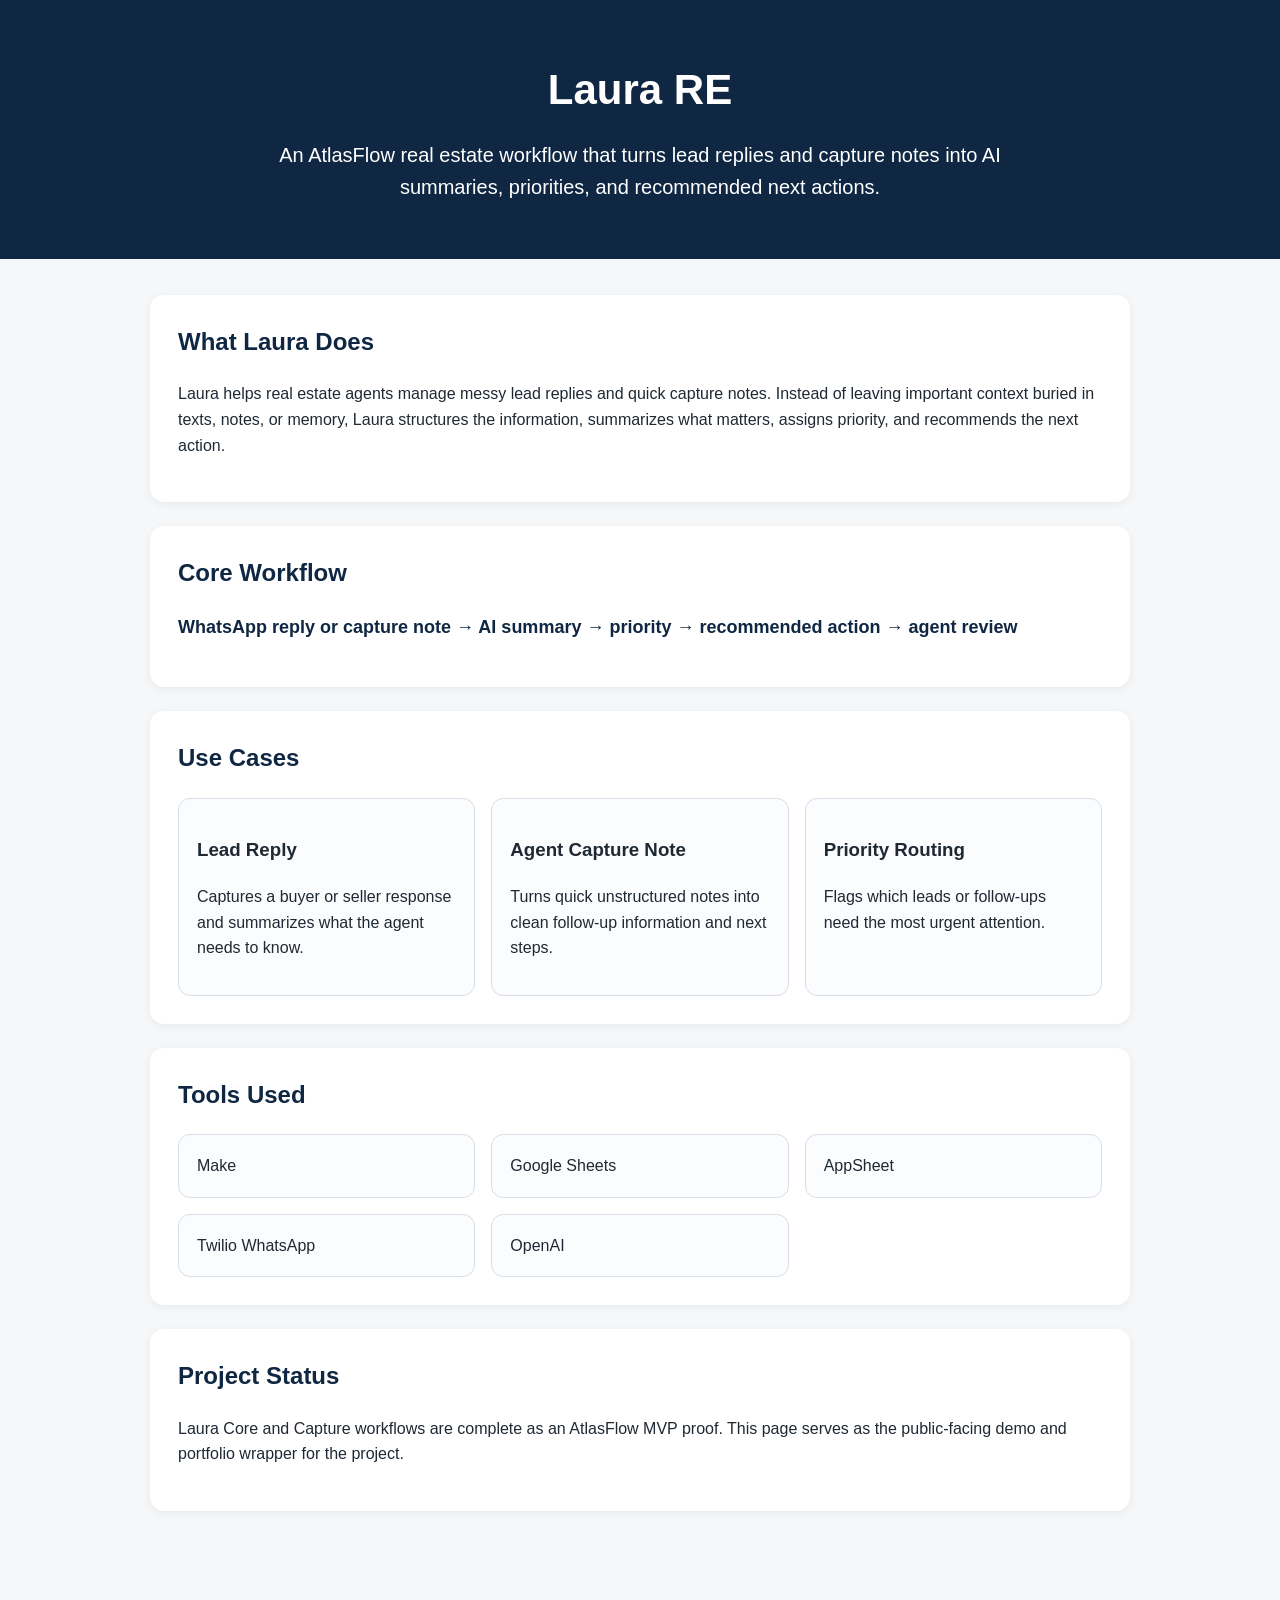
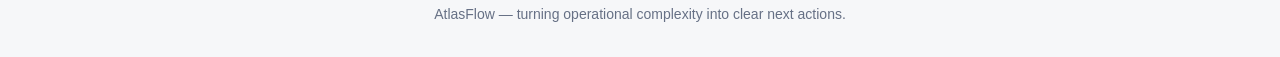
==== index.html @ a1b9429e "Create index.html for Laura RE project demo This HTML file serves as a public-facing demo for the La" ====
<!DOCTYPE html>
<html lang="en">
<head>
  <meta charset="UTF-8" />
  <meta name="viewport" content="width=device-width, initial-scale=1.0" />
  <title>Laura RE — AtlasFlow</title>
  <style>
    body {
      font-family: Arial, sans-serif;
      margin: 0;
      background: #f6f7f9;
      color: #1f2933;
      line-height: 1.6;
    }

    header {
      background: #0f2742;
      color: white;
      padding: 56px 24px;
      text-align: center;
    }

    header h1 {
      margin: 0;
      font-size: 42px;
    }

    header p {
      font-size: 20px;
      max-width: 760px;
      margin: 16px auto 0;
    }

    main {
      max-width: 980px;
      margin: 0 auto;
      padding: 36px 24px;
    }

    section {
      background: white;
      border-radius: 14px;
      padding: 28px;
      margin-bottom: 24px;
      box-shadow: 0 2px 10px rgba(0,0,0,0.06);
    }

    h2 {
      margin-top: 0;
      color: #0f2742;
    }

    .grid {
      display: grid;
      grid-template-columns: repeat(auto-fit, minmax(220px, 1fr));
      gap: 16px;
    }

    .card {
      border: 1px solid #d8dee6;
      border-radius: 12px;
      padding: 18px;
      background: #fbfcfd;
    }

    .workflow {
      font-weight: bold;
      font-size: 18px;
      color: #0f2742;
    }

    footer {
      text-align: center;
      padding: 32px;
      color: #667085;
      font-size: 14px;
    }
  </style>
</head>
<body>

  <header>
    <h1>Laura RE</h1>
    <p>An AtlasFlow real estate workflow that turns lead replies and capture notes into AI summaries, priorities, and recommended next actions.</p>
  </header>

  <main>

    <section>
      <h2>What Laura Does</h2>
      <p>
        Laura helps real estate agents manage messy lead replies and quick capture notes.
        Instead of leaving important context buried in texts, notes, or memory, Laura structures the information,
        summarizes what matters, assigns priority, and recommends the next action.
      </p>
    </section>

    <section>
      <h2>Core Workflow</h2>
      <p class="workflow">
        WhatsApp reply or capture note → AI summary → priority → recommended action → agent review
      </p>
    </section>

    <section>
      <h2>Use Cases</h2>
      <div class="grid">
        <div class="card">
          <h3>Lead Reply</h3>
          <p>Captures a buyer or seller response and summarizes what the agent needs to know.</p>
        </div>
        <div class="card">
          <h3>Agent Capture Note</h3>
          <p>Turns quick unstructured notes into clean follow-up information and next steps.</p>
        </div>
        <div class="card">
          <h3>Priority Routing</h3>
          <p>Flags which leads or follow-ups need the most urgent attention.</p>
        </div>
      </div>
    </section>

    <section>
      <h2>Tools Used</h2>
      <div class="grid">
        <div class="card">Make</div>
        <div class="card">Google Sheets</div>
        <div class="card">AppSheet</div>
        <div class="card">Twilio WhatsApp</div>
        <div class="card">OpenAI</div>
      </div>
    </section>

    <section>
      <h2>Project Status</h2>
      <p>
        Laura Core and Capture workflows are complete as an AtlasFlow MVP proof.
        This page serves as the public-facing demo and portfolio wrapper for the project.
      </p>
    </section>

  </main>

  <footer>
    AtlasFlow — turning operational complexity into clear next actions.
  </footer>

</body>
</html>
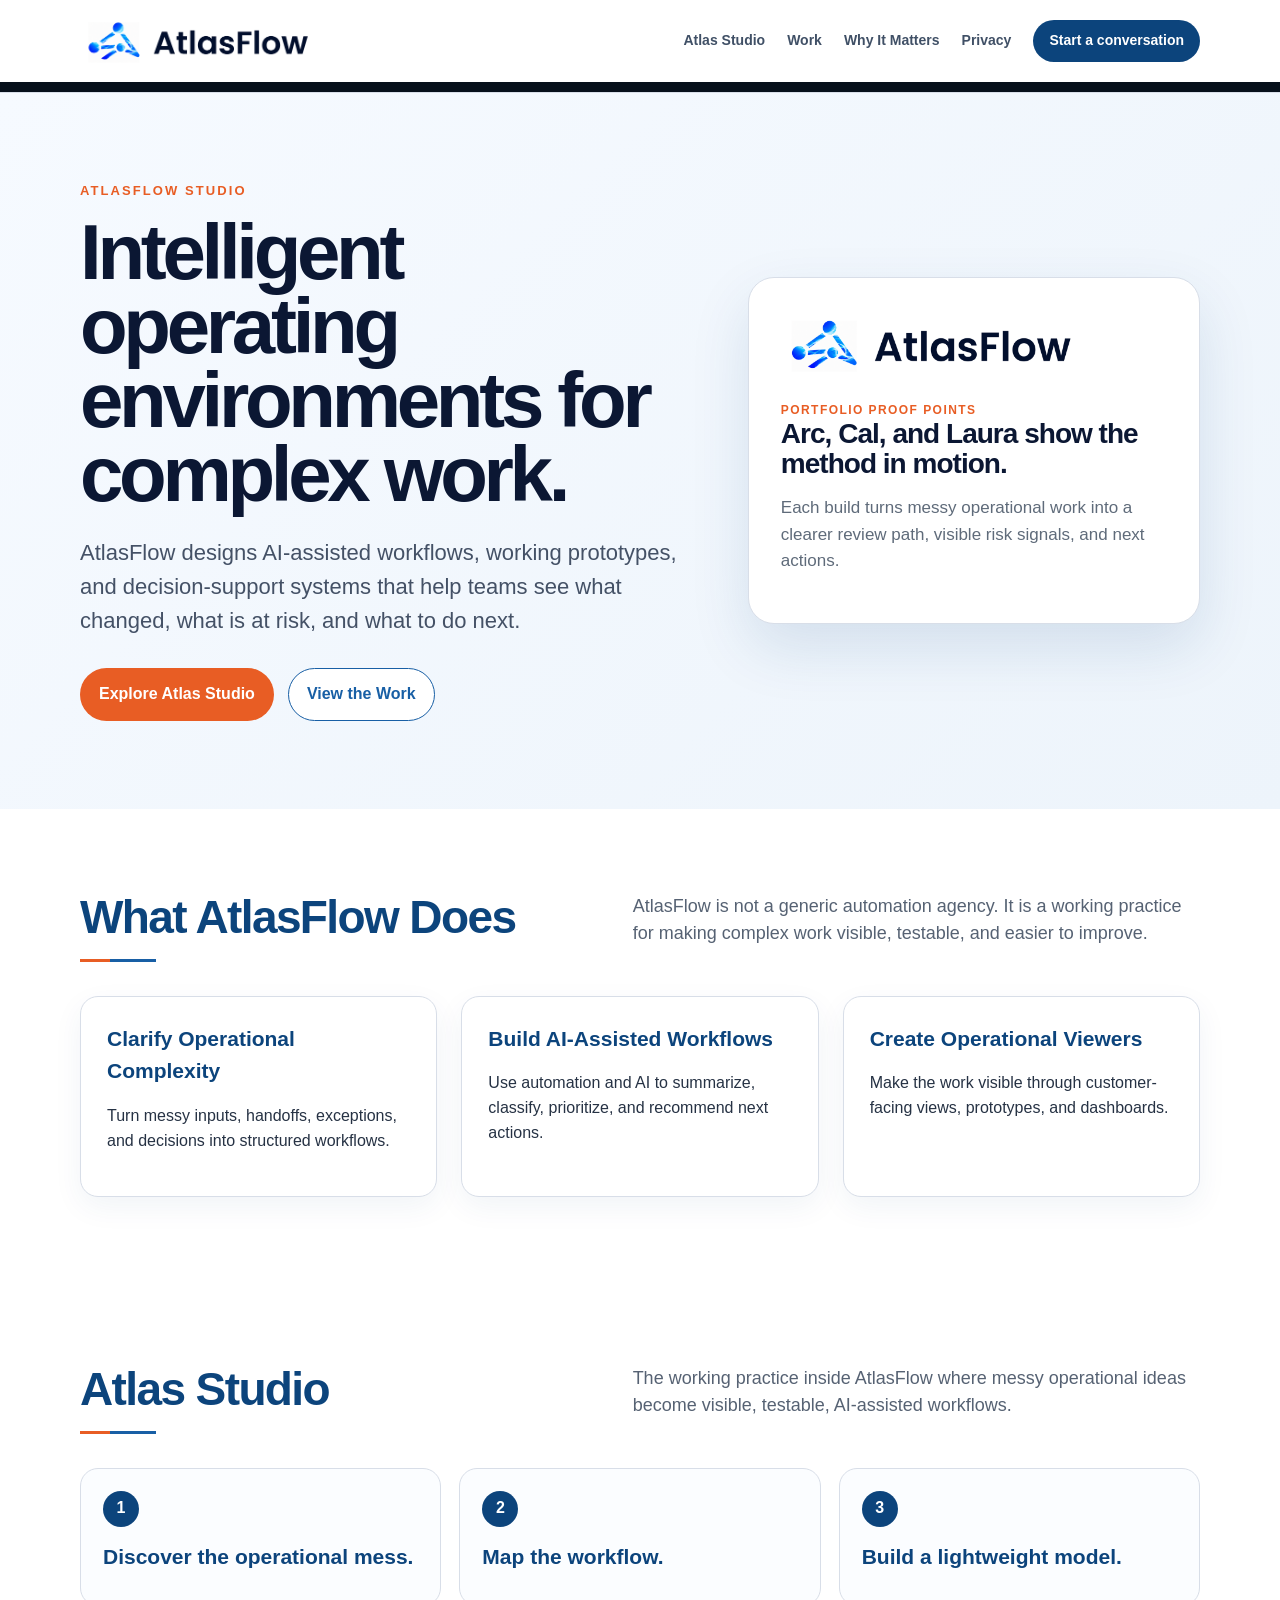
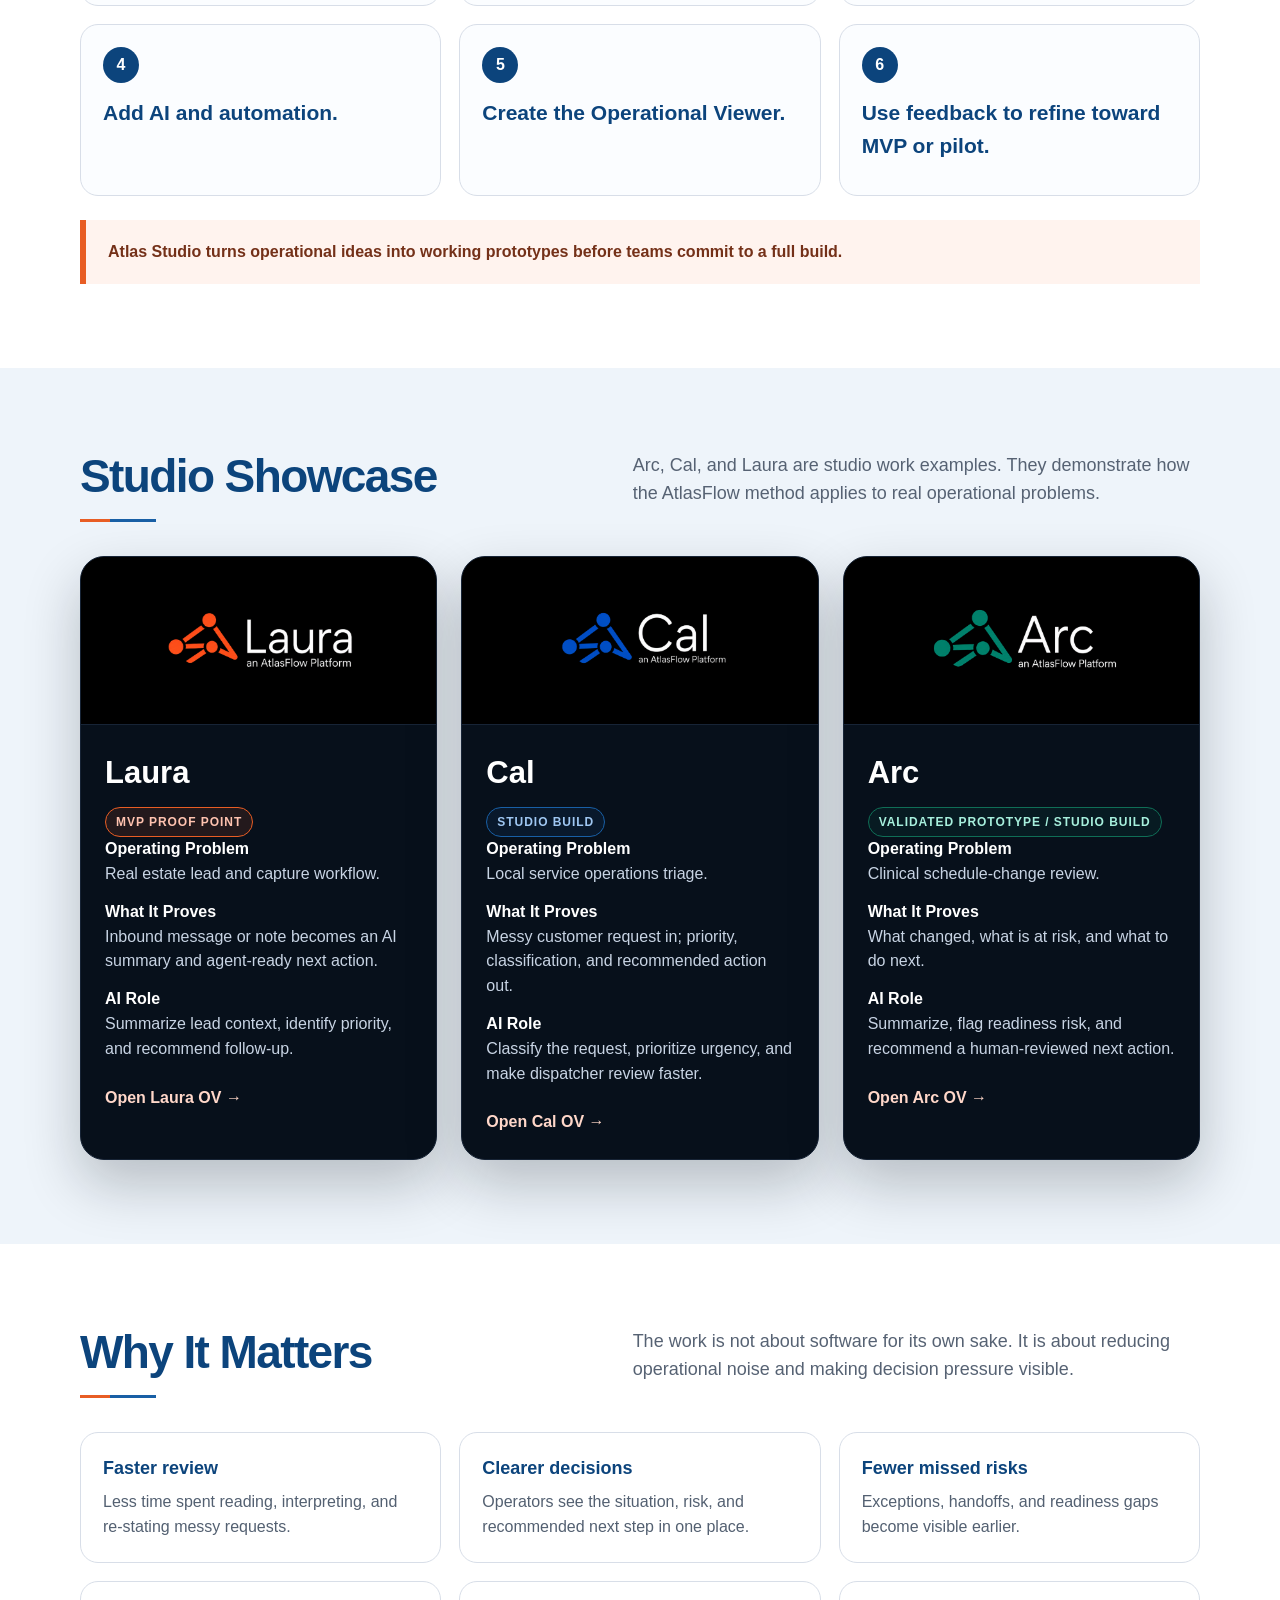
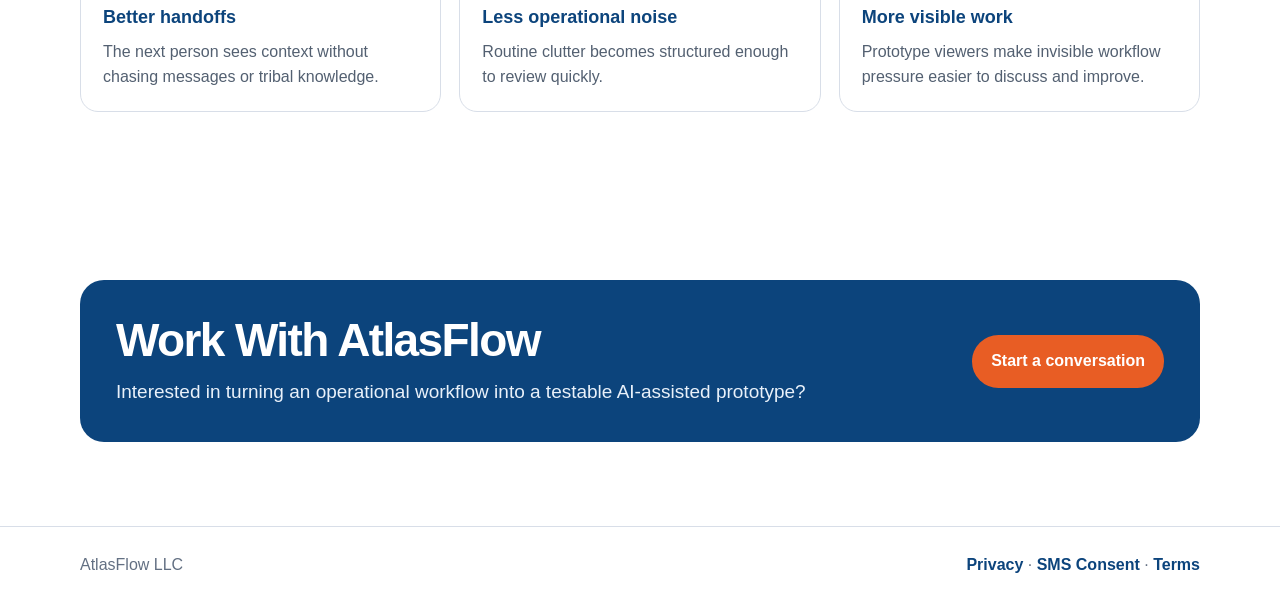
==== commit 53d54758: "Add files via upload Replace starter page with full Laura RE site" ====
--- a/index.html
+++ b/index.html
@@ -1,149 +1,146 @@
-<!DOCTYPE html>
+<!doctype html>
 <html lang="en">
 <head>
-  <meta charset="UTF-8" />
-  <meta name="viewport" content="width=device-width, initial-scale=1.0" />
-  <title>Laura RE — AtlasFlow</title>
-  <style>
-    body {
-      font-family: Arial, sans-serif;
-      margin: 0;
-      background: #f6f7f9;
-      color: #1f2933;
-      line-height: 1.6;
-    }
-
-    header {
-      background: #0f2742;
-      color: white;
-      padding: 56px 24px;
-      text-align: center;
-    }
-
-    header h1 {
-      margin: 0;
-      font-size: 42px;
-    }
-
-    header p {
-      font-size: 20px;
-      max-width: 760px;
-      margin: 16px auto 0;
-    }
-
-    main {
-      max-width: 980px;
-      margin: 0 auto;
-      padding: 36px 24px;
-    }
-
-    section {
-      background: white;
-      border-radius: 14px;
-      padding: 28px;
-      margin-bottom: 24px;
-      box-shadow: 0 2px 10px rgba(0,0,0,0.06);
-    }
-
-    h2 {
-      margin-top: 0;
-      color: #0f2742;
-    }
-
-    .grid {
-      display: grid;
-      grid-template-columns: repeat(auto-fit, minmax(220px, 1fr));
-      gap: 16px;
-    }
-
-    .card {
-      border: 1px solid #d8dee6;
-      border-radius: 12px;
-      padding: 18px;
-      background: #fbfcfd;
-    }
-
-    .workflow {
-      font-weight: bold;
-      font-size: 18px;
-      color: #0f2742;
-    }
-
-    footer {
-      text-align: center;
-      padding: 32px;
-      color: #667085;
-      font-size: 14px;
-    }
-  </style>
+  <meta charset="utf-8">
+  <meta name="viewport" content="width=device-width, initial-scale=1">
+  <title>AtlasFlow | Intelligent Operating Environments</title>
+  <meta name="description" content="AtlasFlow designs AI-assisted workflows, working prototypes, and decision-support systems that help teams see what changed, what is at risk, and what to do next.">
+  <link rel="stylesheet" href="styles.css">
 </head>
 <body>
-
-  <header>
-    <h1>Laura RE</h1>
-    <p>An AtlasFlow real estate workflow that turns lead replies and capture notes into AI summaries, priorities, and recommended next actions.</p>
+  <header class="site-header">
+    <div class="container nav">
+      <a class="brand" href="index.html" aria-label="AtlasFlow home">
+        <img src="atlasflow-logo-full.png" alt="AtlasFlow logo">
+      </a>
+      <nav class="nav-links" aria-label="Primary navigation">
+        <a href="#studio">Atlas Studio</a>
+        <a href="#work">Work</a>
+        <a href="#outcomes">Why It Matters</a>
+        <a href="privacy.html">Privacy</a>
+        <a class="nav-cta" href="#contact">Start a conversation</a>
+      </nav>
+    </div>
   </header>
 
   <main>
-
-    <section>
-      <h2>What Laura Does</h2>
-      <p>
-        Laura helps real estate agents manage messy lead replies and quick capture notes.
-        Instead of leaving important context buried in texts, notes, or memory, Laura structures the information,
-        summarizes what matters, assigns priority, and recommends the next action.
-      </p>
+    <section class="hero">
+      <div class="container hero-grid">
+        <div>
+          <div class="kicker">AtlasFlow Studio</div>
+          <h1>Intelligent operating environments for complex work.</h1>
+          <p>AtlasFlow designs AI-assisted workflows, working prototypes, and decision-support systems that help teams see what changed, what is at risk, and what to do next.</p>
+          <div class="cta-row">
+            <a class="btn btn-primary" href="#studio">Explore Atlas Studio</a>
+            <a class="btn btn-secondary" href="#work">View the Work</a>
+          </div>
+        </div>
+        <aside class="hero-card" aria-label="AtlasFlow showcase">
+          <img src="atlasflow-logo-full.png" alt="AtlasFlow logo">
+          <div class="label">Portfolio proof points</div>
+          <h2>Arc, Cal, and Laura show the method in motion.</h2>
+          <p>Each build turns messy operational work into a clearer review path, visible risk signals, and next actions.</p>
+        </aside>
+      </div>
     </section>
 
-    <section>
-      <h2>Core Workflow</h2>
-      <p class="workflow">
-        WhatsApp reply or capture note → AI summary → priority → recommended action → agent review
-      </p>
-    </section>
-
-    <section>
-      <h2>Use Cases</h2>
-      <div class="grid">
-        <div class="card">
-          <h3>Lead Reply</h3>
-          <p>Captures a buyer or seller response and summarizes what the agent needs to know.</p>
+    <section class="section" id="does">
+      <div class="container">
+        <div class="section-title">
+          <div><h2>What AtlasFlow Does</h2><div class="rule"></div></div>
+          <p>AtlasFlow is not a generic automation agency. It is a working practice for making complex work visible, testable, and easier to improve.</p>
         </div>
-        <div class="card">
-          <h3>Agent Capture Note</h3>
-          <p>Turns quick unstructured notes into clean follow-up information and next steps.</p>
-        </div>
-        <div class="card">
-          <h3>Priority Routing</h3>
-          <p>Flags which leads or follow-ups need the most urgent attention.</p>
+        <div class="cards">
+          <article class="card"><h3>Clarify Operational Complexity</h3><p>Turn messy inputs, handoffs, exceptions, and decisions into structured workflows.</p></article>
+          <article class="card"><h3>Build AI-Assisted Workflows</h3><p>Use automation and AI to summarize, classify, prioritize, and recommend next actions.</p></article>
+          <article class="card"><h3>Create Operational Viewers</h3><p>Make the work visible through customer-facing views, prototypes, and dashboards.</p></article>
         </div>
       </div>
     </section>
 
-    <section>
-      <h2>Tools Used</h2>
-      <div class="grid">
-        <div class="card">Make</div>
-        <div class="card">Google Sheets</div>
-        <div class="card">AppSheet</div>
-        <div class="card">Twilio WhatsApp</div>
-        <div class="card">OpenAI</div>
+    <section class="section studio" id="studio">
+      <div class="container">
+        <div class="section-title">
+          <div><h2>Atlas Studio</h2><div class="rule"></div></div>
+          <p>The working practice inside AtlasFlow where messy operational ideas become visible, testable, AI-assisted workflows.</p>
+        </div>
+        <div class="steps">
+          <div class="step"><div class="step-number">1</div><h3>Discover the operational mess.</h3></div>
+          <div class="step"><div class="step-number">2</div><h3>Map the workflow.</h3></div>
+          <div class="step"><div class="step-number">3</div><h3>Build a lightweight model.</h3></div>
+          <div class="step"><div class="step-number">4</div><h3>Add AI and automation.</h3></div>
+          <div class="step"><div class="step-number">5</div><h3>Create the Operational Viewer.</h3></div>
+          <div class="step"><div class="step-number">6</div><h3>Use feedback to refine toward MVP or pilot.</h3></div>
+        </div>
+        <div class="studio-callout">Atlas Studio turns operational ideas into working prototypes before teams commit to a full build.</div>
       </div>
     </section>
 
-    <section>
-      <h2>Project Status</h2>
-      <p>
-        Laura Core and Capture workflows are complete as an AtlasFlow MVP proof.
-        This page serves as the public-facing demo and portfolio wrapper for the project.
-      </p>
+    <section class="section section-soft" id="work">
+      <div class="container">
+        <div class="section-title">
+          <div><h2>Studio Showcase</h2><div class="rule"></div></div>
+          <p>Arc, Cal, and Laura are studio work examples. They demonstrate how the AtlasFlow method applies to real operational problems.</p>
+        </div>
+        <div class="showcase-grid">
+          <a class="project-card project-link" href="laura.html" aria-label="Open Laura Operational Viewer">
+            <img class="project-logo" src="laura-logo-coral.png" alt="Laura, an AtlasFlow Platform logo">
+            <div class="project-top"><h3>Laura</h3><span class="status status-coral">MVP Proof Point</span></div>
+            <div class="project-body"><dl>
+              <div><dt>Operating Problem</dt><dd>Real estate lead and capture workflow.</dd></div>
+              <div><dt>What It Proves</dt><dd>Inbound message or note becomes an AI summary and agent-ready next action.</dd></div>
+              <div><dt>AI Role</dt><dd>Summarize lead context, identify priority, and recommend follow-up.</dd></div>
+            </dl></div>
+            <span class="open-ov">Open Laura OV →</span>
+          </a>
+          <a class="project-card project-link" href="cal.html" aria-label="Open Cal Operational Viewer">
+            <img class="project-logo" src="cal-logo-blue.png" alt="Cal, an AtlasFlow Platform logo">
+            <div class="project-top"><h3>Cal</h3><span class="status status-blue">Studio Build</span></div>
+            <div class="project-body"><dl>
+              <div><dt>Operating Problem</dt><dd>Local service operations triage.</dd></div>
+              <div><dt>What It Proves</dt><dd>Messy customer request in; priority, classification, and recommended action out.</dd></div>
+              <div><dt>AI Role</dt><dd>Classify the request, prioritize urgency, and make dispatcher review faster.</dd></div>
+            </dl></div>
+            <span class="open-ov">Open Cal OV →</span>
+          </a>
+          <a class="project-card project-link featured" href="arc.html" aria-label="Open Arc Operational Viewer">
+            <img class="project-logo" src="arc-logo-teal.png" alt="Arc, an AtlasFlow Platform logo">
+            <div class="project-top"><h3>Arc</h3><span class="status status-teal">Validated Prototype / Studio Build</span></div>
+            <div class="project-body"><dl>
+              <div><dt>Operating Problem</dt><dd>Clinical schedule-change review.</dd></div>
+              <div><dt>What It Proves</dt><dd>What changed, what is at risk, and what to do next.</dd></div>
+              <div><dt>AI Role</dt><dd>Summarize, flag readiness risk, and recommend a human-reviewed next action.</dd></div>
+            </dl></div>
+            <span class="open-ov">Open Arc OV →</span>
+          </a>
+        </div>
+      </div>
     </section>
 
+    <section class="section" id="outcomes">
+      <div class="container">
+        <div class="section-title">
+          <div><h2>Why It Matters</h2><div class="rule"></div></div>
+          <p>The work is not about software for its own sake. It is about reducing operational noise and making decision pressure visible.</p>
+        </div>
+        <div class="outcomes">
+          <div class="outcome"><strong>Faster review</strong><span>Less time spent reading, interpreting, and re-stating messy requests.</span></div>
+          <div class="outcome"><strong>Clearer decisions</strong><span>Operators see the situation, risk, and recommended next step in one place.</span></div>
+          <div class="outcome"><strong>Fewer missed risks</strong><span>Exceptions, handoffs, and readiness gaps become visible earlier.</span></div>
+          <div class="outcome"><strong>Better handoffs</strong><span>The next person sees context without chasing messages or tribal knowledge.</span></div>
+          <div class="outcome"><strong>Less operational noise</strong><span>Routine clutter becomes structured enough to review quickly.</span></div>
+          <div class="outcome"><strong>More visible work</strong><span>Prototype viewers make invisible workflow pressure easier to discuss and improve.</span></div>
+        </div>
+      </div>
+    </section>
+
+    <section class="section" id="contact">
+      <div class="container">
+        <div class="contact-band"><div><h2>Work With AtlasFlow</h2><p>Interested in turning an operational workflow into a testable AI-assisted prototype?</p></div><a class="btn btn-primary" href="mailto:hello@getatlasflow.io">Start a conversation</a></div>
+      </div>
+    </section>
   </main>
 
-  <footer>
-    AtlasFlow — turning operational complexity into clear next actions.
-  </footer>
-
+  <footer class="footer"><div class="container footer-inner"><div>AtlasFlow LLC</div><div><a href="privacy.html">Privacy</a> · <a href="sms-consent.html">SMS Consent</a> · <a href="terms.html">Terms</a></div></div></footer>
 </body>
 </html>
--- a/styles.css
+++ b/styles.css
@@ -0,0 +1,207 @@
+:root{
+  --navy:#0C447C; --blue:#185FA5; --coral:#E85D24; --teal:#0F6E56;
+  --ink:#0b1733; --text:#263244; --muted:#5f6b7a; --line:#d8dee8;
+  --soft:#f3f7fb; --white:#fff; --dark:#07101b; --dark2:#0b1624;
+}
+*{box-sizing:border-box} html{scroll-behavior:smooth} body{margin:0;font-family:Calibri,Arial,sans-serif;color:var(--text);background:#fff;line-height:1.55} a{color:inherit}.container{width:min(1120px,calc(100% - 40px));margin:0 auto}.site-header{position:sticky;top:0;background:rgba(255,255,255,.95);backdrop-filter:blur(12px);border-bottom:1px solid var(--line);z-index:10}.site-header:after{content:"";display:block;height:10px;background:#07101b}.nav{display:flex;align-items:center;justify-content:space-between;gap:24px;padding:14px 0}.brand{display:flex;align-items:center;text-decoration:none}.brand img{height:54px;width:auto;display:block}.nav-links{display:flex;align-items:center;gap:22px;font-size:14px;font-weight:700;color:#405066}.nav-links a{text-decoration:none}.nav-cta{background:var(--navy);color:white!important;padding:10px 16px;border-radius:999px}.hero{background:linear-gradient(135deg,#f6faff,#edf4fb);padding:88px 0}.hero-grid{display:grid;grid-template-columns:1.15fr .85fr;gap:56px;align-items:center}.kicker{font-size:13px;letter-spacing:.16em;text-transform:uppercase;color:var(--coral);font-weight:800;margin-bottom:14px}h1{font-size:clamp(44px,7vw,78px);line-height:.95;margin:0 0 24px;color:var(--ink);letter-spacing:-.055em}h2{font-size:clamp(30px,4vw,46px);line-height:1.05;color:var(--navy);margin:0 0 12px;letter-spacing:-.035em}h3{margin:0 0 10px;color:var(--navy);font-size:21px}.hero p{font-size:22px;max-width:720px;color:#445166}.cta-row{display:flex;gap:14px;flex-wrap:wrap;margin-top:30px}.btn{display:inline-flex;align-items:center;justify-content:center;padding:13px 18px;border-radius:999px;text-decoration:none;font-weight:800;border:1px solid transparent}.btn-primary{background:var(--coral);color:white}.btn-secondary{border-color:var(--blue);color:var(--blue);background:white}.hero-card{background:white;border:1px solid var(--line);border-radius:26px;padding:32px;box-shadow:0 24px 60px rgba(12,68,124,.12)}.hero-card img{max-width:300px;width:100%;height:auto;display:block;margin-bottom:22px}.label{font-size:12px;text-transform:uppercase;letter-spacing:.12em;color:var(--coral);font-weight:900}.hero-card h2{font-size:28px;color:var(--ink)}.hero-card p{font-size:17px;color:var(--muted)}.section{padding:84px 0}.section-soft{background:#eef4fa}.section-title{display:grid;grid-template-columns:.9fr 1fr;gap:42px;align-items:start;margin-bottom:34px}.section-title p{font-size:18px;margin:0;color:#566273}.rule{height:3px;width:76px;background:linear-gradient(90deg,var(--coral) 0 40%,var(--blue) 40%);margin-top:18px}.cards,.showcase-grid{display:grid;grid-template-columns:repeat(3,1fr);gap:24px}.card{background:white;border:1px solid var(--line);border-radius:18px;padding:26px;box-shadow:0 10px 30px rgba(12,68,124,.06)}.studio{background:#fff}.steps{display:grid;grid-template-columns:repeat(3,1fr);gap:18px}.step{border:1px solid var(--line);border-radius:18px;padding:22px;background:#fbfdff}.step-number{width:36px;height:36px;border-radius:999px;background:var(--navy);color:white;display:flex;align-items:center;justify-content:center;font-weight:900;margin-bottom:14px}.studio-callout{margin-top:24px;border-left:6px solid var(--coral);background:#fff3ee;padding:20px 22px;font-weight:800;color:#743018}.project-card{background:var(--dark);border:1px solid #172436;color:white;border-radius:24px;overflow:hidden;text-decoration:none;box-shadow:0 24px 56px rgba(7,16,27,.24);display:flex;flex-direction:column}.project-link{transition:transform .18s ease,box-shadow .18s ease}.project-link:hover{transform:translateY(-4px);box-shadow:0 30px 70px rgba(232,93,36,.22)}.project-logo{display:block;width:100%;height:168px;object-fit:contain;background:#000;border-bottom:1px solid #172436;padding:8px}.project-top,.project-body{padding-left:24px;padding-right:24px}.project-top{padding-top:24px}.project-top h3{font-size:31px;color:white;margin:0 0 10px}.status{display:inline-flex;border:1px solid #35506f;border-radius:999px;padding:5px 10px;font-size:12px;text-transform:uppercase;letter-spacing:.08em;font-weight:900;color:#dbe8f7}.status-coral{border-color:var(--coral);color:#ffd7c9}.status-blue{border-color:var(--blue);color:#cfe6ff}.status-teal{border-color:var(--teal);color:#bcece2}.project-body{padding-bottom:24px}.project-body dl{display:grid;gap:13px;margin:0}.project-body dt{font-weight:900;color:white}.project-body dd{margin:0;color:#c8d4e4}.open-ov{margin:0 24px 24px;color:#ffd7c9;font-weight:900}.outcomes{display:grid;grid-template-columns:repeat(3,1fr);gap:18px}.outcome{border:1px solid var(--line);border-radius:18px;padding:22px;background:white}.outcome strong{display:block;color:var(--navy);font-size:18px;margin-bottom:8px}.outcome span{color:#536071}.contact-band{display:flex;align-items:center;justify-content:space-between;gap:24px;background:var(--navy);color:white;border-radius:24px;padding:36px}.contact-band h2{color:white}.contact-band p{margin:0;font-size:19px;color:#e9f1fa}.footer{border-top:1px solid var(--line);padding:26px 0;color:#637083}.footer-inner{display:flex;justify-content:space-between;gap:24px}.footer a{color:var(--navy);text-decoration:none;font-weight:700}
+/* Laura OV */
+.ov-body{background:#07101b;color:#d7e2ef}.ov-header{background:rgba(7,16,27,.94);border-bottom:1px solid #172436}.ov-header .nav-links a{color:#d7e2ef}.ov-hero{padding:76px 0 48px;background:radial-gradient(circle at 70% 10%,rgba(232,93,36,.16),transparent 32%),linear-gradient(135deg,#07101b,#0b1624)}.ov-hero-grid{display:grid;grid-template-columns:1.2fr .8fr;gap:44px;align-items:center}.ov-hero h1{color:white}.ov-hero p{font-size:21px;color:#b9c8da}.coral-text{color:var(--coral)}.ov-pills{display:flex;gap:10px;flex-wrap:wrap;margin-top:24px}.ov-pills span{border:1px solid #293c54;background:#0b1624;border-radius:999px;padding:8px 12px;font-weight:800;color:#dce8f4}.ov-logo-panel{background:#000;border:1px solid #1c2b3d;border-radius:26px;padding:24px;box-shadow:0 28px 70px rgba(0,0,0,.35)}.ov-logo-panel img{width:100%;display:block}.ov-logo-panel p{font-size:16px;color:#cbd5e2;margin:16px 0 0}.ov-section{padding:44px 0}.metric-grid{display:grid;grid-template-columns:repeat(4,1fr);gap:16px}.metric-card,.ov-panel{background:#0b1624;border:1px solid #1c2b3d;border-radius:22px;box-shadow:0 18px 50px rgba(0,0,0,.22)}.metric-card{padding:22px}.metric-card span,.eyebrow{display:block;text-transform:uppercase;letter-spacing:.11em;font-size:12px;color:#7f91a8;font-weight:900}.metric-card strong{display:block;font-size:28px;color:white;letter-spacing:-.03em;margin:6px 0}.metric-card small{color:#93a5ba}.ov-two-col{display:grid;grid-template-columns:1fr 1fr;gap:24px}.ov-panel{padding:28px}.panel-head{display:flex;align-items:flex-start;justify-content:space-between;gap:16px;margin-bottom:20px}.panel-head h2,.ov-panel h2,.light-title h2{color:white;font-size:32px}.reply-box{background:#121f2e;border:1px solid #253850;border-left:5px solid var(--coral);border-radius:16px;padding:18px;margin-bottom:18px}.reply-box span{font-size:12px;text-transform:uppercase;letter-spacing:.1em;color:#9fb0c3;font-weight:900}.reply-box p{font-size:20px;color:white;margin:8px 0 0}.priority.high{background:rgba(232,93,36,.14);border:1px solid var(--coral);color:#ffd3c2;border-radius:999px;padding:7px 12px;font-weight:900}.lead-details{display:grid;grid-template-columns:1fr 1fr;gap:12px}.lead-details div,.ai-output div{background:#101c2a;border:1px solid #203148;border-radius:14px;padding:14px}.lead-details span,.ai-output label{display:block;color:#95a7bd;font-size:12px;text-transform:uppercase;letter-spacing:.09em;font-weight:900}.lead-details strong{color:white}.ai-output{display:grid;gap:14px}.ai-output p{margin:4px 0 0;color:#d8e4f2}.flowline{display:grid;grid-template-columns:repeat(5,1fr);gap:14px}.flow-step{position:relative;background:#0b1624;border:1px solid #1c2b3d;border-radius:20px;padding:20px}.flow-step span{width:34px;height:34px;border-radius:999px;background:var(--coral);display:flex;align-items:center;justify-content:center;font-weight:900;color:white;margin-bottom:12px}.flow-step strong{display:block;color:white;font-size:18px}.flow-step small{color:#9badc2}.phone{background:#05080d;border:1px solid #263a53;border-radius:28px;padding:16px;margin-top:18px;max-width:390px}.phone-top{text-align:center;color:#96a8bd;border-bottom:1px solid #1e3046;padding-bottom:12px;margin-bottom:14px}.bubble{background:#122b20;border:1px solid #1b6a46;border-radius:18px 18px 18px 6px;padding:16px;color:#e8fff4}.checklist{padding:0;margin:18px 0;list-style:none;display:grid;gap:12px}.checklist li{padding-left:30px;position:relative;color:#d9e5f3}.checklist li:before{content:"✓";position:absolute;left:0;color:var(--coral);font-weight:900}.scope-note{background:#151f2b;border-left:5px solid var(--blue);padding:15px;border-radius:12px;color:#cbd6e4}.responsive-table{overflow-x:auto}.table-panel table{width:100%;border-collapse:collapse;color:#d9e5f3}.table-panel th{text-align:left;background:#122235;color:white;padding:13px}.table-panel td{border-bottom:1px solid #203148;padding:13px;color:#cdd9e8}.dark-band{background:#05080d;border:1px solid #1e3046}.ov-close{padding-bottom:70px}
+@media (max-width:900px){.nav{align-items:flex-start}.nav-links{display:none}.hero-grid,.section-title,.ov-hero-grid,.ov-two-col{grid-template-columns:1fr}.cards,.showcase-grid,.steps,.outcomes,.metric-grid,.flowline{grid-template-columns:1fr}.hero{padding:56px 0}.section{padding:54px 0}.project-logo{height:150px}.footer-inner,.contact-band{flex-direction:column;align-items:flex-start}.brand img{height:42px}}
+
+
+/* Project OV theme additions */
+.blue-text{color:var(--blue)} .teal-text{color:var(--teal)}
+.ov-hero.cal-theme{background:radial-gradient(circle at 20% 10%, rgba(24,95,165,.24), transparent 34%), linear-gradient(135deg,#06101b,#07101b 60%,#0c1828)}
+.ov-hero.arc-theme{background:radial-gradient(circle at 20% 10%, rgba(15,110,86,.26), transparent 34%), linear-gradient(135deg,#06101b,#07101b 60%,#0b1a17)}
+.priority.emergency{border-color:#ff5a3c;color:#ffb19d;background:rgba(232,93,36,.12)}
+.priority.review{border-color:var(--teal);color:#a7f0dd;background:rgba(15,110,86,.16)}
+.blue-box{border-color:rgba(24,95,165,.5)!important;background:rgba(24,95,165,.10)!important}
+.teal-box{border-color:rgba(15,110,86,.55)!important;background:rgba(15,110,86,.12)!important}
+.blue-checklist li:before{color:var(--blue)} .teal-checklist li:before{color:var(--teal)}
+.blue-note{border-left-color:var(--blue)} .teal-note{border-left-color:var(--teal)}
+.flow-step.blue-done span{background:var(--blue)} .flow-step.teal-done span{background:var(--teal)}
+.status.status-blue{border-color:var(--blue);color:#9fc7f2;background:rgba(24,95,165,.12)}
+.status.status-teal{border-color:var(--teal);color:#a7f0dd;background:rgba(15,110,86,.12)}
+.status.status-coral{border-color:var(--coral);color:#ffc3b0;background:rgba(232,93,36,.12)}
+
+/* Laura Modern Operational Viewer */
+.laura-page {
+  background: #071b2f;
+  color: #f7fbff;
+}
+.laura-page .laura-glass-header {
+  background: rgba(7, 27, 47, 0.82);
+  backdrop-filter: blur(16px);
+  border-bottom: 1px solid rgba(255,255,255,.10);
+}
+.laura-page .laura-glass-header .nav-links a { color: rgba(255,255,255,.82); }
+.laura-page .brand img { max-height: 46px; width: auto; }
+.laura-hero {
+  position: relative;
+  overflow: hidden;
+  padding: 92px 0 54px;
+  background:
+    radial-gradient(circle at 20% 10%, rgba(232, 93, 36, .30), transparent 34%),
+    radial-gradient(circle at 82% 22%, rgba(24, 95, 165, .55), transparent 38%),
+    linear-gradient(135deg, #071b2f 0%, #0c447c 56%, #082842 100%);
+}
+.laura-hero:after {
+  content: "";
+  position: absolute;
+  inset: auto -12% -44% -12%;
+  height: 360px;
+  background: rgba(255,255,255,.08);
+  transform: rotate(-4deg);
+}
+.laura-hero-grid {
+  position: relative;
+  z-index: 1;
+  display: grid;
+  grid-template-columns: 1.15fr .85fr;
+  gap: 38px;
+  align-items: center;
+}
+.laura-hero-copy h1 {
+  margin: 12px 0 18px;
+  font-size: clamp(42px, 7vw, 82px);
+  line-height: .92;
+  letter-spacing: -0.06em;
+  color: white;
+}
+.laura-hero-copy p {
+  max-width: 720px;
+  color: rgba(255,255,255,.82);
+  font-size: 1.2rem;
+}
+.laura-hero-actions { display:flex; gap:14px; flex-wrap:wrap; margin-top:28px; }
+.laura-mini-flow {
+  display: flex;
+  gap: 10px;
+  flex-wrap: wrap;
+  margin-top: 28px;
+}
+.laura-mini-flow span {
+  padding: 9px 13px;
+  border: 1px solid rgba(255,255,255,.20);
+  border-radius: 999px;
+  background: rgba(255,255,255,.09);
+  color: rgba(255,255,255,.84);
+  font-weight: 700;
+}
+.laura-command-card {
+  padding: 26px;
+  border-radius: 30px;
+  background: rgba(255,255,255,.12);
+  border: 1px solid rgba(255,255,255,.18);
+  box-shadow: 0 30px 90px rgba(0,0,0,.30);
+}
+.command-topline { display:flex; align-items:center; justify-content:space-between; gap:18px; color: rgba(255,255,255,.75); font-weight:700; }
+.command-topline img { width: 170px; max-width: 50%; border-radius: 18px; background: white; padding: 10px; }
+.command-status-row { margin: 28px 0; padding: 24px; border-radius: 24px; background: rgba(255,255,255,.95); color:#0c2e4e; }
+.command-status-row strong { display:block; font-size: clamp(28px, 4vw, 44px); letter-spacing:-.04em; }
+.command-status-row span { color:#506276; font-weight:700; }
+.command-grid { display:grid; grid-template-columns: repeat(2, 1fr); gap:12px; }
+.command-grid div { padding:16px; border-radius:18px; background:rgba(0,0,0,.20); border: 1px solid rgba(255,255,255,.12); }
+.command-grid small { display:block; color:rgba(255,255,255,.60); }
+.command-grid b { display:block; margin-top:6px; font-size:1.08rem; }
+.laura-shell-section { padding: 52px 0; background:#f4f8fc; color:#162435; }
+.laura-shell {
+  display:grid;
+  grid-template-columns: 310px minmax(0,1fr);
+  gap:22px;
+  align-items:start;
+}
+.laura-sidebar,
+.laura-main-view,
+.proof-copy,
+.screenshot-card,
+.wide-detail,
+.second-layer,
+.flow-node {
+  background:white;
+  border:1px solid #d8e4ee;
+  box-shadow: 0 18px 50px rgba(12,68,124,.10);
+}
+.laura-sidebar { border-radius:28px; padding:20px; position:sticky; top:88px; }
+.sidebar-title h2, .view-header h2 { margin:6px 0 0; font-size:1.7rem; color:#10243a; }
+.lead-tile {
+  width:100%;
+  display:grid;
+  grid-template-columns: 46px 1fr auto;
+  gap:12px;
+  align-items:center;
+  padding:14px;
+  margin-top:12px;
+  border:1px solid #e2ebf3;
+  border-radius:18px;
+  background:#f9fbfd;
+  text-align:left;
+  cursor:pointer;
+  transition:.18s ease;
+}
+.lead-tile:hover, .lead-tile.active { transform: translateY(-1px); border-color: rgba(232,93,36,.45); box-shadow:0 12px 28px rgba(232,93,36,.12); background:#fff; }
+.lead-avatar { width:46px; height:46px; border-radius:16px; background:#0c447c; color:#fff; display:grid; place-items:center; font-weight:800; }
+.lead-tile b { color:#10243a; display:block; }
+.lead-tile small { color:#627388; }
+.lead-tile em { color:#e85d24; font-style:normal; font-weight:800; font-size:.78rem; }
+.sidebar-note { margin-top:18px; color:#607287; font-size:.9rem; line-height:1.45; }
+.laura-main-view { border-radius:32px; padding:24px; }
+.view-header { display:flex; justify-content:space-between; align-items:flex-start; gap:16px; margin-bottom:20px; }
+.insight-grid { display:grid; grid-template-columns: repeat(3, 1fr); gap:14px; }
+.insight-card {
+  min-height: 210px;
+  padding:20px;
+  border-radius:24px;
+  border:1px solid #dce7f0;
+  background: linear-gradient(180deg, #ffffff, #f5f8fb);
+  text-align:left;
+  cursor:pointer;
+  transition:.18s ease;
+}
+.insight-card:hover, .wide-detail:hover, .screenshot-card:hover, .flow-node:hover { transform: translateY(-2px); box-shadow:0 22px 45px rgba(12,68,124,.14); }
+.insight-card span { display:block; color:#0c447c; font-weight:900; font-size:.83rem; text-transform:uppercase; letter-spacing:.08em; }
+.insight-card p { color:#17283b; font-size:1.08rem; line-height:1.45; }
+.insight-card small { color:#e85d24; font-weight:800; }
+.priority { display:inline-flex; align-items:center; gap:8px; padding:9px 12px; border-radius:999px; font-weight:900; font-size:.82rem; }
+.priority.high { background:#ffe8df; color:#b03d14; }
+.priority.medium { background:#fff3d6; color:#8a5a00; }
+.priority.low { background:#e8f4ef; color:#0f6e56; }
+.laura-detail-row { display:grid; grid-template-columns:1fr 1fr; gap:14px; margin-top:14px; }
+.wide-detail { border-radius:24px; padding:22px; text-align:left; cursor:pointer; }
+.wide-detail h3 { color:#10243a; font-size:1.5rem; margin:8px 0; }
+.wide-detail p { color:#5f7185; margin-bottom:0; }
+.second-layer { margin-top:18px; border-radius:28px; padding:24px; background: #0d2e4b; color:#fff; }
+.second-layer h3 { margin:6px 0 0; font-size:1.6rem; color:#fff; }
+.layer-content { margin-top:16px; color:rgba(255,255,255,.84); }
+.layer-content blockquote { margin:12px 0; padding:18px; border-left:4px solid #e85d24; background:rgba(255,255,255,.08); border-radius:16px; }
+.layer-content dl { display:grid; grid-template-columns:170px 1fr; gap:10px 18px; }
+.layer-content dt { color:rgba(255,255,255,.62); font-weight:800; }
+.layer-content dd { margin:0; color:#fff; }
+.mini-alert { padding:18px; border-radius:18px; background:rgba(255,255,255,.09); border:1px solid rgba(255,255,255,.16); }
+.layer-image { display:block; width:100%; border-radius:18px; margin-top:14px; border:1px solid rgba(255,255,255,.18); }
+.laura-proof-section { background:#fff; color:#162435; padding:60px 0; }
+.proof-grid { display:grid; grid-template-columns:.85fr 1.15fr; gap:26px; align-items:center; }
+.proof-copy { border-radius:30px; padding:30px; }
+.proof-copy h2 { font-size:clamp(32px,4vw,54px); line-height:1; letter-spacing:-.05em; margin:10px 0 18px; color:#10243a; }
+.proof-copy p { color:#627388; font-size:1.08rem; }
+.proof-points { display:grid; gap:12px; margin-top:24px; }
+.proof-points div { padding:14px 16px; background:#f4f8fc; border-radius:16px; display:grid; gap:4px; }
+.proof-points b { color:#0c447c; }
+.proof-points span { color:#617388; }
+.screenshot-card { border-radius:30px; padding:12px; cursor:pointer; overflow:hidden; text-align:left; }
+.screenshot-card img { width:100%; display:block; border-radius:22px; }
+.screenshot-card span { display:block; padding:14px 12px 8px; color:#e85d24; font-weight:900; }
+.laura-workflow-section { padding:60px 0; background:#071b2f; color:#fff; }
+.modern-flow { display:grid; grid-template-columns: repeat(5, 1fr); gap:14px; }
+.flow-node { border-radius:24px; padding:22px; text-align:left; cursor:pointer; background:rgba(255,255,255,.08); border-color:rgba(255,255,255,.13); color:#fff; }
+.flow-node span { color:#e85d24; font-weight:900; }
+.flow-node b { display:block; font-size:1.25rem; margin:12px 0 4px; }
+.flow-node small { color:rgba(255,255,255,.64); }
+.click-layer { font-family: inherit; }
+@media (max-width: 960px) {
+  .laura-hero-grid, .laura-shell, .proof-grid { grid-template-columns: 1fr; }
+  .laura-sidebar { position:relative; top:0; }
+  .insight-grid, .modern-flow { grid-template-columns: 1fr; }
+  .laura-detail-row { grid-template-columns:1fr; }
+  .layer-content dl { grid-template-columns:1fr; }
+}
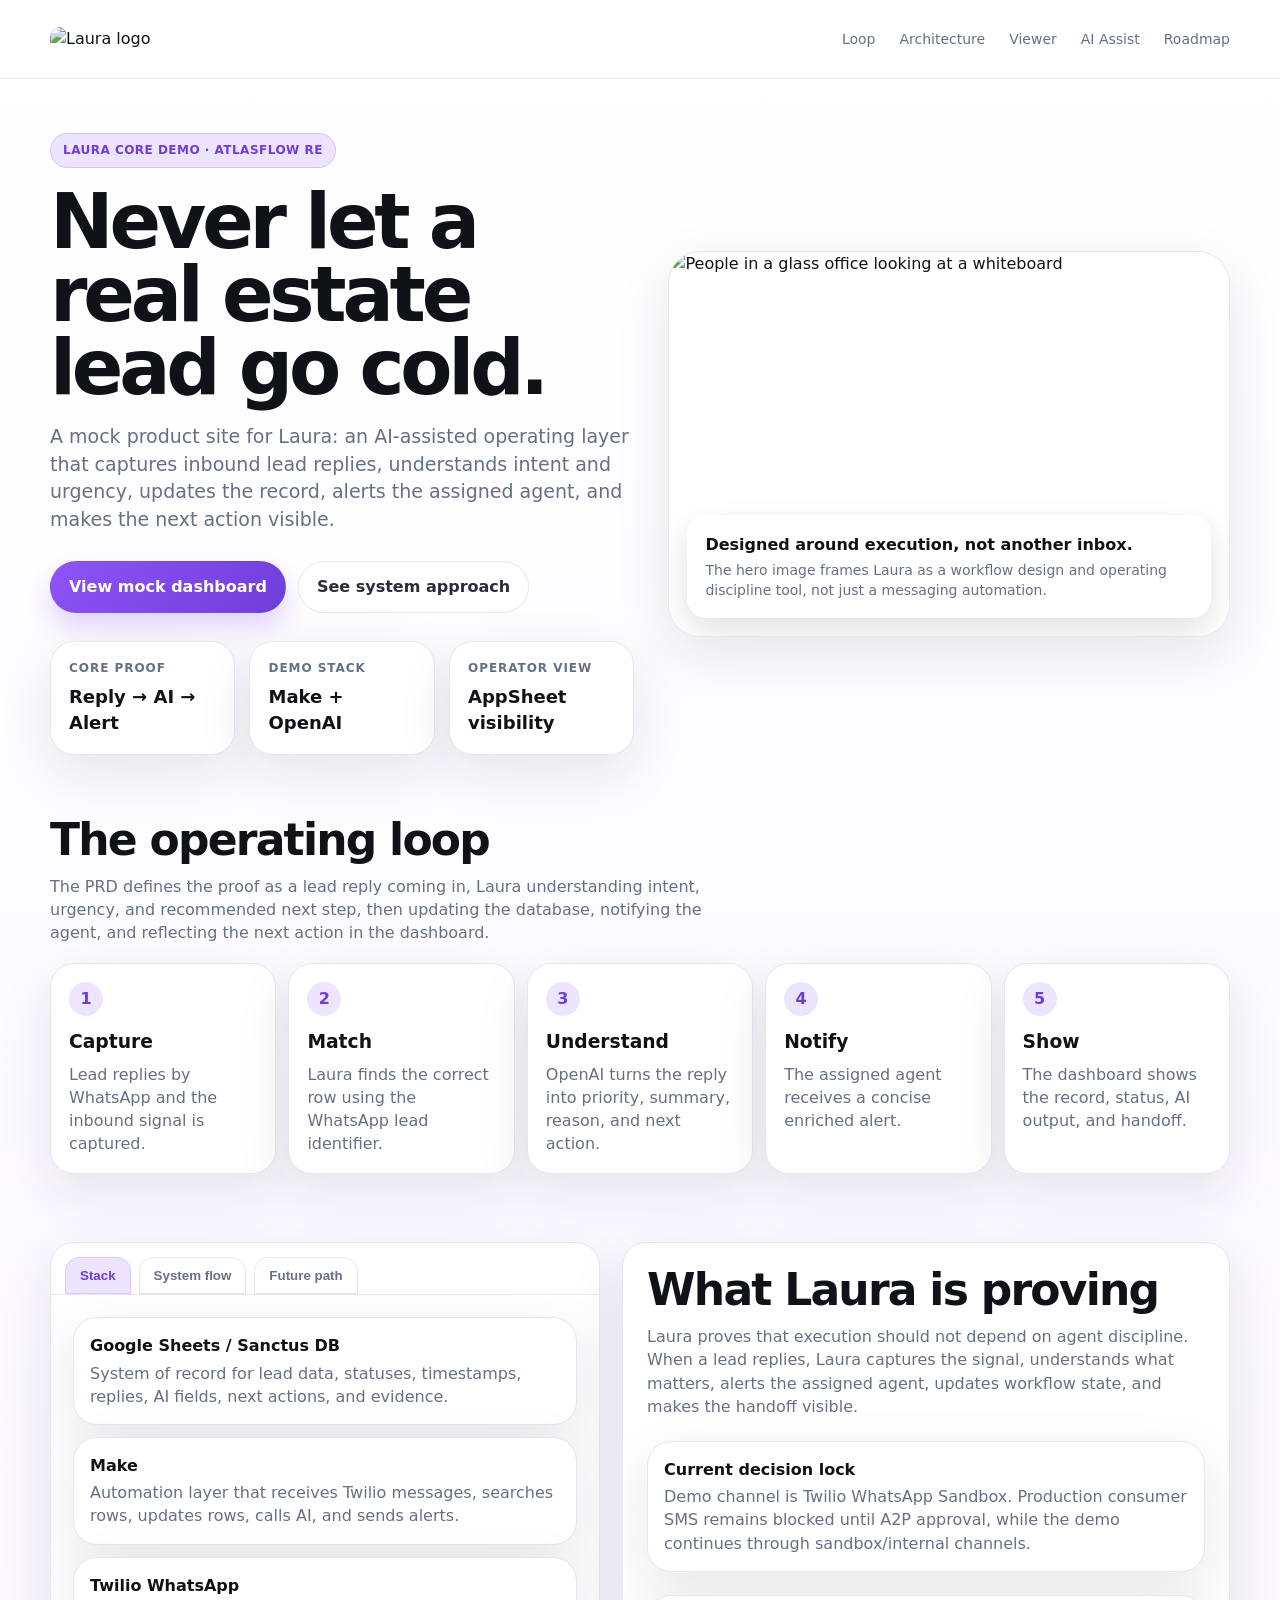
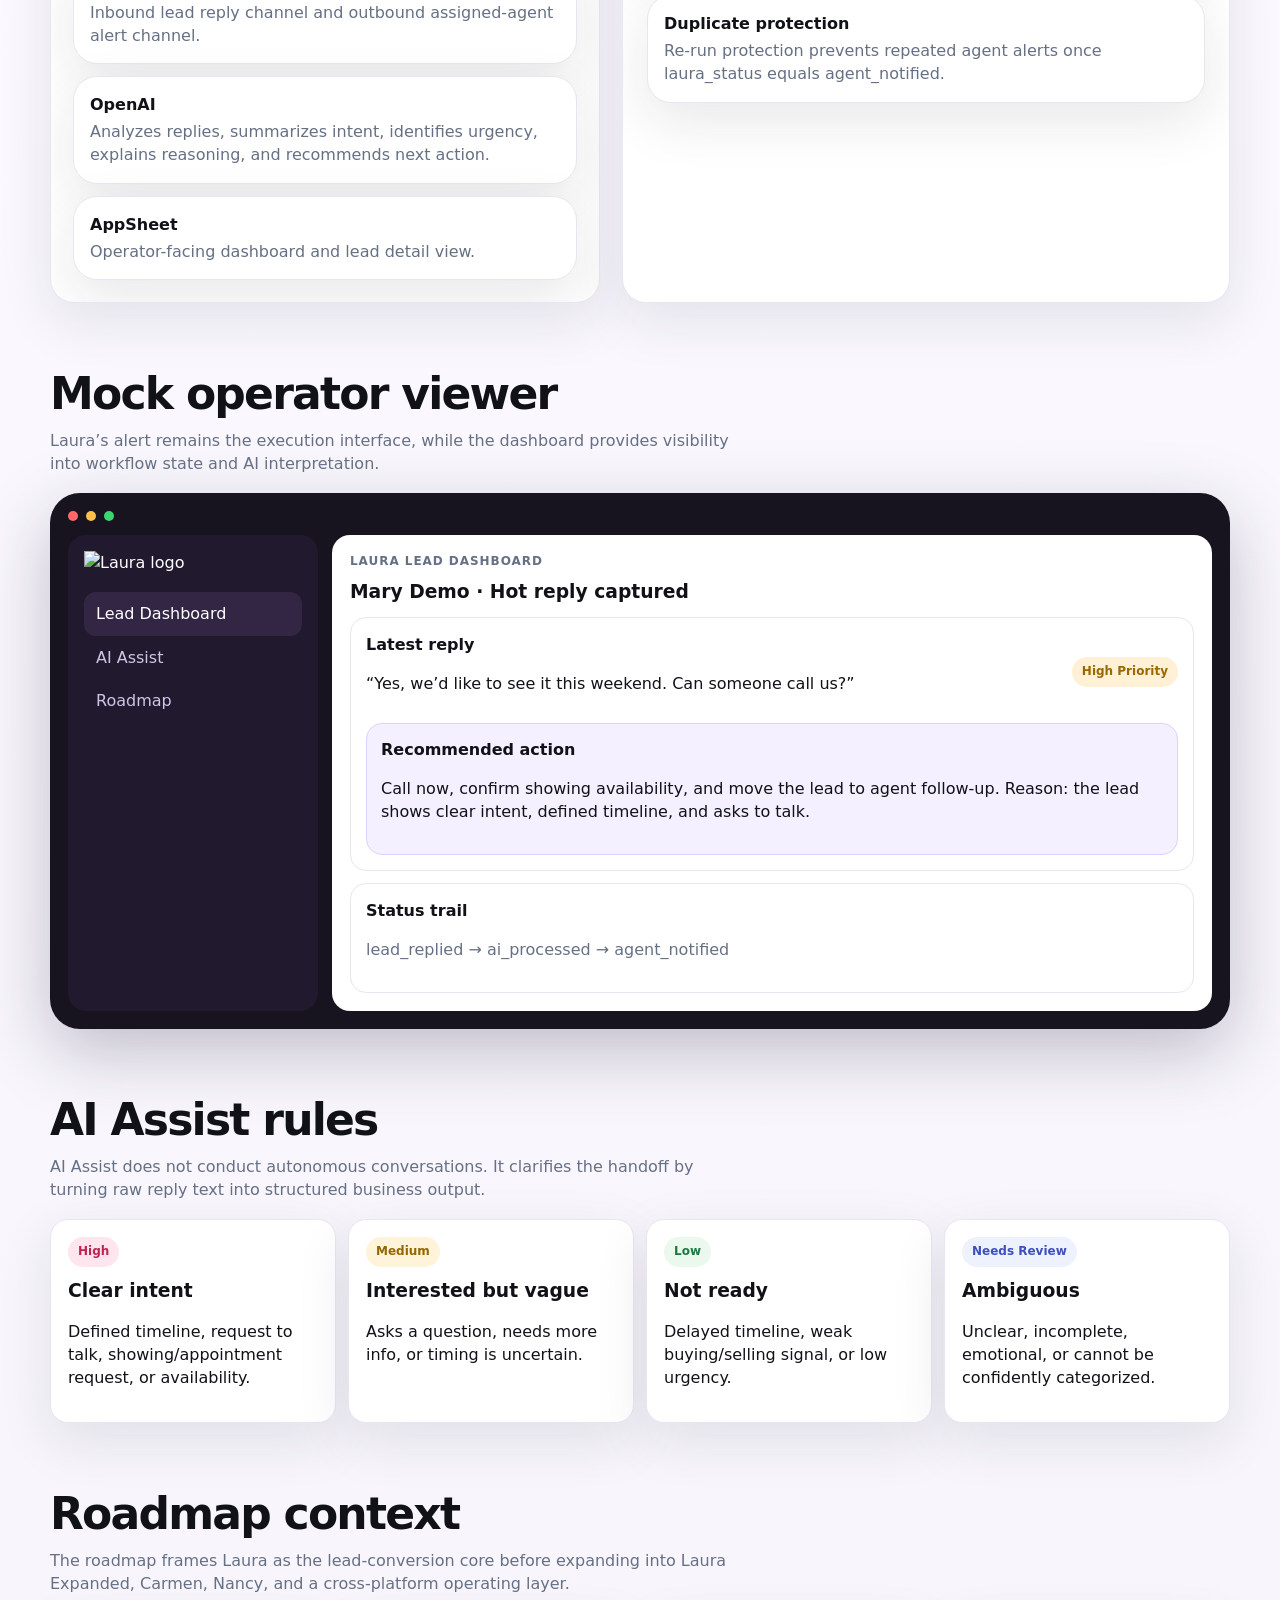
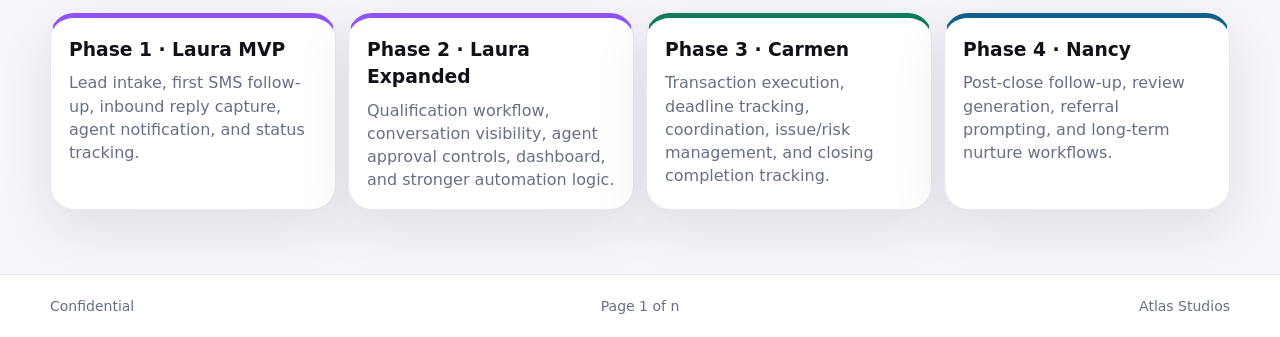
==== commit a6000e29: "Add files via upload" ====
--- a/index.html
+++ b/index.html
@@ -1,146 +1,22 @@
-<!doctype html>
+<!DOCTYPE html>
 <html lang="en">
 <head>
-  <meta charset="utf-8">
-  <meta name="viewport" content="width=device-width, initial-scale=1">
-  <title>AtlasFlow | Intelligent Operating Environments</title>
-  <meta name="description" content="AtlasFlow designs AI-assisted workflows, working prototypes, and decision-support systems that help teams see what changed, what is at risk, and what to do next.">
-  <link rel="stylesheet" href="styles.css">
+<meta charset="UTF-8" />
+<meta name="viewport" content="width=device-width, initial-scale=1.0" />
+<title>Laura Core Demo | AtlasFlow</title>
+<style>
+:root{--ink:#101218;--muted:#667085;--soft:#f7f5fb;--line:#e9e5f1;--card:#fff;--purple:#8f54f6;--purple2:#6e3dd9;--violet:#ede4ff;--green:#0f7b5d;--blue:#0f5f8b;--shadow:0 18px 54px rgba(28,25,48,.10);--radius:24px;--max:1180px}*{box-sizing:border-box}html{scroll-behavior:smooth}body{margin:0;font-family:Inter,ui-sans-serif,system-ui,-apple-system,BlinkMacSystemFont,"Segoe UI",sans-serif;color:var(--ink);background:linear-gradient(180deg,#fff 0%,#fbf9ff 42%,#f7f5fb 100%);line-height:1.45}a{text-decoration:none;color:inherit}img{max-width:100%;display:block}.wrap{width:min(calc(100% - 40px),var(--max));margin:0 auto}.top{position:sticky;top:0;z-index:50;background:rgba(255,255,255,.88);backdrop-filter:blur(18px);border-bottom:1px solid var(--line)}.topin{min-height:78px;display:flex;align-items:center;justify-content:space-between;gap:24px}.home{display:flex;align-items:center}.home img{width:208px;height:auto;border-radius:10px}.nav{display:flex;align-items:center;gap:24px;color:var(--muted);font-size:14px}.nav a:hover{color:var(--purple2)}.hero{padding:54px 0 28px}.heroGrid{display:grid;grid-template-columns:1.02fr .98fr;gap:34px;align-items:center}.eyebrow{display:inline-flex;gap:8px;align-items:center;background:var(--violet);color:var(--purple2);border:1px solid rgba(143,84,246,.22);border-radius:999px;padding:8px 12px;font-weight:700;font-size:12px;letter-spacing:.04em;text-transform:uppercase;margin-bottom:18px}h1{font-size:clamp(42px,6vw,76px);line-height:.96;letter-spacing:-.055em;margin:0 0 18px}h2{font-size:clamp(28px,3.5vw,44px);line-height:1.04;letter-spacing:-.04em;margin:0 0 12px}h3{margin:0 0 8px}.lead{font-size:19px;color:var(--muted);max-width:64ch;margin:0 0 28px}.actions{display:flex;gap:12px;flex-wrap:wrap}.btn{display:inline-flex;align-items:center;justify-content:center;border-radius:999px;padding:13px 18px;font-weight:700;border:1px solid transparent;cursor:pointer}.btn.primary{background:linear-gradient(135deg,var(--purple),var(--purple2));color:#fff;box-shadow:0 14px 24px rgba(143,84,246,.24)}.btn.secondary{background:#fff;border-color:var(--line);color:#2b2d36}.heroCard{border-radius:32px;overflow:hidden;background:#fff;box-shadow:var(--shadow);border:1px solid var(--line);position:relative}.heroCard img{width:100%;aspect-ratio:16/11;object-fit:cover}.overlay{position:absolute;left:18px;right:18px;bottom:18px;background:rgba(255,255,255,.90);backdrop-filter:blur(16px);border:1px solid rgba(255,255,255,.6);border-radius:20px;padding:17px;box-shadow:0 12px 30px rgba(18,16,32,.12)}.overlay b{display:block}.overlay p{margin:4px 0 0;color:var(--muted);font-size:14px}.stats{display:grid;grid-template-columns:repeat(3,1fr);gap:14px;margin-top:28px}.stat,.card,.miniCard{background:var(--card);border:1px solid var(--line);border-radius:var(--radius);box-shadow:var(--shadow)}.stat{padding:18px}.label{font-size:12px;text-transform:uppercase;letter-spacing:.08em;color:var(--muted);font-weight:800;margin-bottom:7px}.value{font-size:18px;font-weight:800}.section{padding:34px 0}.intro{display:flex;justify-content:space-between;align-items:end;gap:30px;margin-bottom:18px}.intro p{color:var(--muted);margin:0;max-width:700px}.flow{display:grid;grid-template-columns:repeat(5,1fr);gap:12px}.step{padding:18px}.num{width:34px;height:34px;border-radius:50%;display:grid;place-items:center;background:var(--violet);color:var(--purple2);font-weight:900;margin-bottom:12px}.step p,.miniCard p,.card p{color:var(--muted);margin:0}.two{display:grid;grid-template-columns:.95fr 1.05fr;gap:22px}.card{overflow:hidden}.pad{padding:24px}.tabs{display:flex;gap:8px;padding:14px 14px 0;border-bottom:1px solid var(--line);flex-wrap:wrap}.tab{border:1px solid var(--line);background:#fff;color:var(--muted);border-radius:14px 14px 0 0;padding:10px 14px;font-weight:800;cursor:pointer}.tab.on{background:var(--violet);border-color:#dac9ff;color:var(--purple2)}.panel{display:none;padding:22px}.panel.on{display:block}.stack{display:grid;gap:12px}.miniCard{padding:16px}.miniCard b{display:block;margin-bottom:4px}.timeline{display:grid;gap:10px}.line{display:grid;grid-template-columns:50px 190px 1fr;gap:14px;align-items:start;padding:14px;border:1px solid var(--line);border-radius:16px;background:#fff}.badge{display:inline-flex;border-radius:999px;padding:6px 10px;font-weight:800;font-size:12px;background:var(--violet);color:var(--purple2)}.module{font-weight:800}.muted{color:var(--muted)}.demoShell{background:#17131f;color:#fff;border-radius:30px;padding:18px;box-shadow:0 22px 70px rgba(27,21,48,.26)}.demoTop{display:flex;gap:8px;margin-bottom:14px}.dot{width:10px;height:10px;border-radius:50%;background:#ff6868}.dot:nth-child(2){background:#ffbf4d}.dot:nth-child(3){background:#3bd671}.dash{display:grid;grid-template-columns:250px 1fr;gap:14px}.side{background:#211a2e;border-radius:18px;padding:16px}.side img{width:140px;margin-bottom:18px}.side a{display:block;color:#cfc5e7;padding:10px 12px;border-radius:12px}.side a.active{background:#332645;color:#fff}.screen{background:#fff;color:var(--ink);border-radius:18px;padding:18px}.record{border:1px solid var(--line);border-radius:16px;padding:15px;margin-top:12px}.recordTop{display:flex;justify-content:space-between;gap:12px;align-items:center}.priority{background:#fff0d6;color:#9a6700;border-radius:999px;padding:6px 10px;font-size:12px;font-weight:900}.recommend{background:#f5f0ff;border:1px solid #dfd0ff;border-radius:16px;padding:14px;margin-top:12px}.grid4{display:grid;grid-template-columns:repeat(4,1fr);gap:12px}.signal{padding:17px;border-radius:18px;background:#fff;border:1px solid var(--line);box-shadow:var(--shadow)}.signal .tag{display:inline-flex;padding:6px 10px;border-radius:999px;font-size:12px;font-weight:900;margin-bottom:10px}.high{background:#ffe6ee;color:#bf2453}.medium{background:#fff4d9;color:#946500}.low{background:#eaf8ee;color:#197a3d}.review{background:#eef2ff;color:#3e4eba}.road{display:grid;grid-template-columns:repeat(4,1fr);gap:12px}.phase{padding:18px;border-top:5px solid var(--purple)}.phase.green{border-top-color:var(--green)}.phase.blue{border-top-color:var(--blue)}.phase.slate{border-top-color:#64748b}footer{margin-top:30px;border-top:1px solid var(--line);background:#fff}.foot{min-height:62px;display:grid;grid-template-columns:1fr auto 1fr;align-items:center;gap:18px;color:var(--muted);font-size:14px}.right{text-align:right}@media(max-width:1000px){.heroGrid,.two{grid-template-columns:1fr}.flow,.grid4,.road{grid-template-columns:repeat(2,1fr)}.dash{grid-template-columns:1fr}.side{display:none}}@media(max-width:720px){.nav{display:none}.home img{width:156px}.stats,.flow,.grid4,.road{grid-template-columns:1fr}.line{grid-template-columns:1fr}.foot{grid-template-columns:1fr;text-align:center}.right{text-align:center}h1{font-size:42px}.hero{padding-top:30px}}
+</style>
 </head>
 <body>
-  <header class="site-header">
-    <div class="container nav">
-      <a class="brand" href="index.html" aria-label="AtlasFlow home">
-        <img src="atlasflow-logo-full.png" alt="AtlasFlow logo">
-      </a>
-      <nav class="nav-links" aria-label="Primary navigation">
-        <a href="#studio">Atlas Studio</a>
-        <a href="#work">Work</a>
-        <a href="#outcomes">Why It Matters</a>
-        <a href="privacy.html">Privacy</a>
-        <a class="nav-cta" href="#contact">Start a conversation</a>
-      </nav>
-    </div>
-  </header>
-
-  <main>
-    <section class="hero">
-      <div class="container hero-grid">
-        <div>
-          <div class="kicker">AtlasFlow Studio</div>
-          <h1>Intelligent operating environments for complex work.</h1>
-          <p>AtlasFlow designs AI-assisted workflows, working prototypes, and decision-support systems that help teams see what changed, what is at risk, and what to do next.</p>
-          <div class="cta-row">
-            <a class="btn btn-primary" href="#studio">Explore Atlas Studio</a>
-            <a class="btn btn-secondary" href="#work">View the Work</a>
-          </div>
-        </div>
-        <aside class="hero-card" aria-label="AtlasFlow showcase">
-          <img src="atlasflow-logo-full.png" alt="AtlasFlow logo">
-          <div class="label">Portfolio proof points</div>
-          <h2>Arc, Cal, and Laura show the method in motion.</h2>
-          <p>Each build turns messy operational work into a clearer review path, visible risk signals, and next actions.</p>
-        </aside>
-      </div>
-    </section>
-
-    <section class="section" id="does">
-      <div class="container">
-        <div class="section-title">
-          <div><h2>What AtlasFlow Does</h2><div class="rule"></div></div>
-          <p>AtlasFlow is not a generic automation agency. It is a working practice for making complex work visible, testable, and easier to improve.</p>
-        </div>
-        <div class="cards">
-          <article class="card"><h3>Clarify Operational Complexity</h3><p>Turn messy inputs, handoffs, exceptions, and decisions into structured workflows.</p></article>
-          <article class="card"><h3>Build AI-Assisted Workflows</h3><p>Use automation and AI to summarize, classify, prioritize, and recommend next actions.</p></article>
-          <article class="card"><h3>Create Operational Viewers</h3><p>Make the work visible through customer-facing views, prototypes, and dashboards.</p></article>
-        </div>
-      </div>
-    </section>
-
-    <section class="section studio" id="studio">
-      <div class="container">
-        <div class="section-title">
-          <div><h2>Atlas Studio</h2><div class="rule"></div></div>
-          <p>The working practice inside AtlasFlow where messy operational ideas become visible, testable, AI-assisted workflows.</p>
-        </div>
-        <div class="steps">
-          <div class="step"><div class="step-number">1</div><h3>Discover the operational mess.</h3></div>
-          <div class="step"><div class="step-number">2</div><h3>Map the workflow.</h3></div>
-          <div class="step"><div class="step-number">3</div><h3>Build a lightweight model.</h3></div>
-          <div class="step"><div class="step-number">4</div><h3>Add AI and automation.</h3></div>
-          <div class="step"><div class="step-number">5</div><h3>Create the Operational Viewer.</h3></div>
-          <div class="step"><div class="step-number">6</div><h3>Use feedback to refine toward MVP or pilot.</h3></div>
-        </div>
-        <div class="studio-callout">Atlas Studio turns operational ideas into working prototypes before teams commit to a full build.</div>
-      </div>
-    </section>
-
-    <section class="section section-soft" id="work">
-      <div class="container">
-        <div class="section-title">
-          <div><h2>Studio Showcase</h2><div class="rule"></div></div>
-          <p>Arc, Cal, and Laura are studio work examples. They demonstrate how the AtlasFlow method applies to real operational problems.</p>
-        </div>
-        <div class="showcase-grid">
-          <a class="project-card project-link" href="laura.html" aria-label="Open Laura Operational Viewer">
-            <img class="project-logo" src="laura-logo-coral.png" alt="Laura, an AtlasFlow Platform logo">
-            <div class="project-top"><h3>Laura</h3><span class="status status-coral">MVP Proof Point</span></div>
-            <div class="project-body"><dl>
-              <div><dt>Operating Problem</dt><dd>Real estate lead and capture workflow.</dd></div>
-              <div><dt>What It Proves</dt><dd>Inbound message or note becomes an AI summary and agent-ready next action.</dd></div>
-              <div><dt>AI Role</dt><dd>Summarize lead context, identify priority, and recommend follow-up.</dd></div>
-            </dl></div>
-            <span class="open-ov">Open Laura OV →</span>
-          </a>
-          <a class="project-card project-link" href="cal.html" aria-label="Open Cal Operational Viewer">
-            <img class="project-logo" src="cal-logo-blue.png" alt="Cal, an AtlasFlow Platform logo">
-            <div class="project-top"><h3>Cal</h3><span class="status status-blue">Studio Build</span></div>
-            <div class="project-body"><dl>
-              <div><dt>Operating Problem</dt><dd>Local service operations triage.</dd></div>
-              <div><dt>What It Proves</dt><dd>Messy customer request in; priority, classification, and recommended action out.</dd></div>
-              <div><dt>AI Role</dt><dd>Classify the request, prioritize urgency, and make dispatcher review faster.</dd></div>
-            </dl></div>
-            <span class="open-ov">Open Cal OV →</span>
-          </a>
-          <a class="project-card project-link featured" href="arc.html" aria-label="Open Arc Operational Viewer">
-            <img class="project-logo" src="arc-logo-teal.png" alt="Arc, an AtlasFlow Platform logo">
-            <div class="project-top"><h3>Arc</h3><span class="status status-teal">Validated Prototype / Studio Build</span></div>
-            <div class="project-body"><dl>
-              <div><dt>Operating Problem</dt><dd>Clinical schedule-change review.</dd></div>
-              <div><dt>What It Proves</dt><dd>What changed, what is at risk, and what to do next.</dd></div>
-              <div><dt>AI Role</dt><dd>Summarize, flag readiness risk, and recommend a human-reviewed next action.</dd></div>
-            </dl></div>
-            <span class="open-ov">Open Arc OV →</span>
-          </a>
-        </div>
-      </div>
-    </section>
-
-    <section class="section" id="outcomes">
-      <div class="container">
-        <div class="section-title">
-          <div><h2>Why It Matters</h2><div class="rule"></div></div>
-          <p>The work is not about software for its own sake. It is about reducing operational noise and making decision pressure visible.</p>
-        </div>
-        <div class="outcomes">
-          <div class="outcome"><strong>Faster review</strong><span>Less time spent reading, interpreting, and re-stating messy requests.</span></div>
-          <div class="outcome"><strong>Clearer decisions</strong><span>Operators see the situation, risk, and recommended next step in one place.</span></div>
-          <div class="outcome"><strong>Fewer missed risks</strong><span>Exceptions, handoffs, and readiness gaps become visible earlier.</span></div>
-          <div class="outcome"><strong>Better handoffs</strong><span>The next person sees context without chasing messages or tribal knowledge.</span></div>
-          <div class="outcome"><strong>Less operational noise</strong><span>Routine clutter becomes structured enough to review quickly.</span></div>
-          <div class="outcome"><strong>More visible work</strong><span>Prototype viewers make invisible workflow pressure easier to discuss and improve.</span></div>
-        </div>
-      </div>
-    </section>
-
-    <section class="section" id="contact">
-      <div class="container">
-        <div class="contact-band"><div><h2>Work With AtlasFlow</h2><p>Interested in turning an operational workflow into a testable AI-assisted prototype?</p></div><a class="btn btn-primary" href="mailto:hello@getatlasflow.io">Start a conversation</a></div>
-      </div>
-    </section>
-  </main>
-
-  <footer class="footer"><div class="container footer-inner"><div>AtlasFlow LLC</div><div><a href="privacy.html">Privacy</a> · <a href="sms-consent.html">SMS Consent</a> · <a href="terms.html">Terms</a></div></div></footer>
-</body>
-</html>
+<header class="top"><div class="wrap topin"><a class="home" href="#home" aria-label="Laura home"><img src="assets/laura-logo.png" alt="Laura logo"></a><nav class="nav"><a href="#loop">Loop</a><a href="#architecture">Architecture</a><a href="#viewer">Viewer</a><a href="#assist">AI Assist</a><a href="#roadmap">Roadmap</a></nav></div></header>
+<main id="home">
+<section class="hero"><div class="wrap heroGrid"><div><span class="eyebrow">Laura Core Demo · AtlasFlow RE</span><h1>Never let a real estate lead go cold.</h1><p class="lead">A mock product site for Laura: an AI-assisted operating layer that captures inbound lead replies, understands intent and urgency, updates the record, alerts the assigned agent, and makes the next action visible.</p><div class="actions"><a class="btn primary" href="#viewer">View mock dashboard</a><a class="btn secondary" href="#architecture">See system approach</a></div><div class="stats"><div class="stat"><div class="label">Core proof</div><div class="value">Reply → AI → Alert</div></div><div class="stat"><div class="label">Demo stack</div><div class="value">Make + OpenAI</div></div><div class="stat"><div class="label">Operator view</div><div class="value">AppSheet visibility</div></div></div></div><div class="heroCard"><img src="assets/people-whiteboard.png" alt="People in a glass office looking at a whiteboard"><div class="overlay"><b>Designed around execution, not another inbox.</b><p>The hero image frames Laura as a workflow design and operating discipline tool, not just a messaging automation.</p></div></div></div></section>
+<section id="loop" class="section"><div class="wrap"><div class="intro"><div><h2>The operating loop</h2><p>The PRD defines the proof as a lead reply coming in, Laura understanding intent, urgency, and recommended next step, then updating the database, notifying the agent, and reflecting the next action in the dashboard.</p></div></div><div class="flow"><div class="card step"><div class="num">1</div><h3>Capture</h3><p>Lead replies by WhatsApp and the inbound signal is captured.</p></div><div class="card step"><div class="num">2</div><h3>Match</h3><p>Laura finds the correct row using the WhatsApp lead identifier.</p></div><div class="card step"><div class="num">3</div><h3>Understand</h3><p>OpenAI turns the reply into priority, summary, reason, and next action.</p></div><div class="card step"><div class="num">4</div><h3>Notify</h3><p>The assigned agent receives a concise enriched alert.</p></div><div class="card step"><div class="num">5</div><h3>Show</h3><p>The dashboard shows the record, status, AI output, and handoff.</p></div></div></div></section>
+<section id="architecture" class="section"><div class="wrap two"><div class="card"><div class="tabs"><button class="tab on" data-tab="stack">Stack</button><button class="tab" data-tab="flow">System flow</button><button class="tab" data-tab="future">Future path</button></div><div class="panel on" data-panel="stack"><div class="stack"><div class="miniCard"><b>Google Sheets / Sanctus DB</b><p>System of record for lead data, statuses, timestamps, replies, AI fields, next actions, and evidence.</p></div><div class="miniCard"><b>Make</b><p>Automation layer that receives Twilio messages, searches rows, updates rows, calls AI, and sends alerts.</p></div><div class="miniCard"><b>Twilio WhatsApp</b><p>Inbound lead reply channel and outbound assigned-agent alert channel.</p></div><div class="miniCard"><b>OpenAI</b><p>Analyzes replies, summarizes intent, identifies urgency, explains reasoning, and recommends next action.</p></div><div class="miniCard"><b>AppSheet</b><p>Operator-facing dashboard and lead detail view.</p></div></div></div><div class="panel" data-panel="flow"><div class="timeline"><div class="line"><span class="badge">01</span><span class="module">Twilio inbound</span><span class="muted">Receive WhatsApp reply and capture body and sender identifier.</span></div><div class="line"><span class="badge">02</span><span class="module">Search Rows</span><span class="muted">Find the matching lead row using whatsapp_lead_phone.</span></div><div class="line"><span class="badge">03</span><span class="module">Duplicate filter</span><span class="muted">Stop if the lead has already been handled or notified.</span></div><div class="line"><span class="badge">04</span><span class="module">OpenAI + Mapping</span><span class="muted">Analyze, parse JSON, map priority, summary, reason, and recommended action.</span></div><div class="line"><span class="badge">05</span><span class="module">Final update</span><span class="muted">Write AI fields, agent_notified_at, final status, and dashboard-ready next action.</span></div></div></div><div class="panel" data-panel="future"><div class="stack"><div class="miniCard"><b>Database</b><p>Move toward a dedicated database such as Supabase once workflow value is proven.</p></div><div class="miniCard"><b>Backend</b><p>Shift orchestration toward dedicated backend / service orchestration such as Inngest plus serverless functions.</p></div><div class="miniCard"><b>Front end</b><p>AppSheet can remain until a custom front end such as Next.js is justified.</p></div><div class="miniCard"><b>AI layer</b><p>Add validation, retries, audit logs, and stronger error handling.</p></div></div></div></div><div class="card pad"><h2>What Laura is proving</h2><p>Laura proves that execution should not depend on agent discipline. When a lead replies, Laura captures the signal, understands what matters, alerts the assigned agent, updates workflow state, and makes the handoff visible.</p><br><div class="miniCard"><b>Current decision lock</b><p>Demo channel is Twilio WhatsApp Sandbox. Production consumer SMS remains blocked until A2P approval, while the demo continues through sandbox/internal channels.</p></div><br><div class="miniCard"><b>Duplicate protection</b><p>Re-run protection prevents repeated agent alerts once laura_status equals agent_notified.</p></div></div></div></section>
+<section id="viewer" class="section"><div class="wrap"><div class="intro"><div><h2>Mock operator viewer</h2><p>Laura’s alert remains the execution interface, while the dashboard provides visibility into workflow state and AI interpretation.</p></div></div><div class="demoShell"><div class="demoTop"><span class="dot"></span><span class="dot"></span><span class="dot"></span></div><div class="dash"><aside class="side"><img src="assets/laura-logo.png" alt="Laura logo"><a class="active" href="#viewer">Lead Dashboard</a><a href="#assist">AI Assist</a><a href="#roadmap">Roadmap</a></aside><section class="screen"><div class="label">Laura Lead Dashboard</div><h3>Mary Demo · Hot reply captured</h3><div class="record"><div class="recordTop"><div><b>Latest reply</b><p>“Yes, we’d like to see it this weekend. Can someone call us?”</p></div><span class="priority">High Priority</span></div><div class="recommend"><b>Recommended action</b><p>Call now, confirm showing availability, and move the lead to agent follow-up. Reason: the lead shows clear intent, defined timeline, and asks to talk.</p></div></div><div class="record"><b>Status trail</b><p class="muted">lead_replied → ai_processed → agent_notified</p></div></section></div></div></div></section>
+<section id="assist" class="section"><div class="wrap"><div class="intro"><div><h2>AI Assist rules</h2><p>AI Assist does not conduct autonomous conversations. It clarifies the handoff by turning raw reply text into structured business output.</p></div></div><div class="grid4"><div class="signal"><span class="tag high">High</span><h3>Clear intent</h3><p>Defined timeline, request to talk, showing/appointment request, or availability.</p></div><div class="signal"><span class="tag medium">Medium</span><h3>Interested but vague</h3><p>Asks a question, needs more info, or timing is uncertain.</p></div><div class="signal"><span class="tag low">Low</span><h3>Not ready</h3><p>Delayed timeline, weak buying/selling signal, or low urgency.</p></div><div class="signal"><span class="tag review">Needs Review</span><h3>Ambiguous</h3><p>Unclear, incomplete, emotional, or cannot be confidently categorized.</p></div></div></div></section>
+<section id="roadmap" class="section"><div class="wrap"><div class="intro"><div><h2>Roadmap context</h2><p>The roadmap frames Laura as the lead-conversion core before expanding into Laura Expanded, Carmen, Nancy, and a cross-platform operating layer.</p></div></div><div class="road"><div class="card phase"><h3>Phase 1 · Laura MVP</h3><p>Lead intake, first SMS follow-up, inbound reply capture, agent notification, and status tracking.</p></div><div class="card phase"><h3>Phase 2 · Laura Expanded</h3><p>Qualification workflow, conversation visibility, agent approval controls, dashboard, and stronger automation logic.</p></div><div class="card phase green"><h3>Phase 3 · Carmen</h3><p>Transaction execution, deadline tracking, coordination, issue/risk management, and closing completion tracking.</p></div><div class="card phase blue"><h3>Phase 4 · Nancy</h3><p>Post-close follow-up, review generation, referral prompting, and long-term nurture workflows.</p></div></div></div></section>
+</main><footer><div class="wrap foot"><div>Confidential</div><div>Page 1 of n</div><div class="right">Atlas Studios</div></div></footer>
+<script>document.querySelectorAll('.tab').forEach(t=>t.addEventListener('click',()=>{document.querySelectorAll('.tab').forEach(x=>x.classList.remove('on'));document.querySelectorAll('.panel').forEach(x=>x.classList.remove('on'));t.classList.add('on');document.querySelector('[data-panel="'+t.dataset.tab+'"]').classList.add('on')}));</script>
+</body></html>
